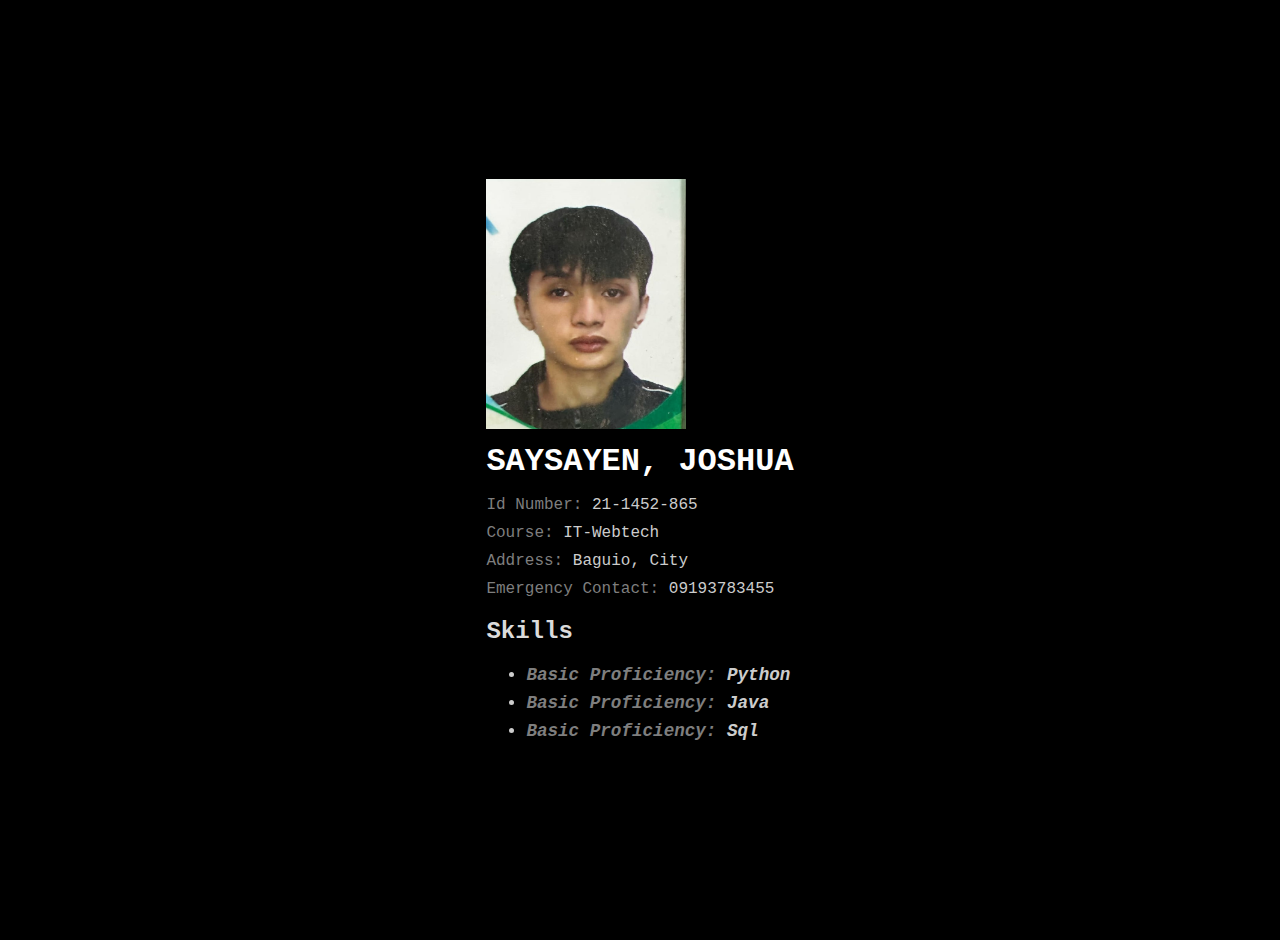
==== index.html @ e6f99c70 "HTML & CSS activity" ====
<!DOCTYPE html>
<html lang="en">
<head>
    <link rel="stylesheet" href="style.css">
    <meta charset="UTF-8">
    <meta name="viewport" content="width=device-width, initial-scale=1.0">
    <title>Exercise</title>
</head>
<body>
    <div class="imgName">
        <img src="img/idref.jpg" 
        alt="id image" 
        class="centerID" 
        width="200" 
        height="250">
        <h1 class="header1">SAYSAYEN, JOSHUA</h1>
        <div class="info">
            <ul>
                <li><strong>Id Number:</strong> 21-1452-865</li>
                <li><strong>Course:</strong> IT-Webtech</li>
                <li><strong>Address:</strong> Baguio, City</li>
                <li><strong>Emergency Contact:</strong> 09193783455</li>
            </ul>
        </div>
    <h2 class="header2">Skills</h2>
        <ul class="skills">
            <li><strong>Basic Proficiency:</strong> Python</li>
            <li><strong>Basic Proficiency:</strong> Java</li>
            <li><strong>Basic Proficiency:</strong> Sql</li>
        </ul>
    </div>
</body>
</html>
---- style.css ----
body {
        font-family: monospace;
        background-color: black;
        margin: 0;
        padding: 20px;
        display: flex;
        justify-content: center;
        align-items: center;
        height: 100vh ;
    }
    
    .profile-card {
        background-color: black;
        padding: 20px;
        border-radius: 12px;
        box-shadow: 0 4px 8px rgba(0, 0, 0, 1);
        width: 300px;
        text-align: center;
    }

    .header1 {
        font-weight: bolder;
        font-size: 2rem;
        margin-top: 10px;
        margin-bottom: 15px;
        color: #ffffff;        
    }

    .info ul {
        list-style-type: none;
        padding: 0;
        font-size: 1rem;
        color: #cccccc;
    }
    
    .info ul li {
        margin: 10px 0;
        font-weight: 300;
    }

    .skills {
        font-weight: bold;
        text-align: center;
        margin: 20px 0;
    }

    .skills li {
        font-style: oblique;
        font-size: 1.1rem;
        text-align: left;
        margin: 8px 0;
        color: #cccccc;
    }

    .header2 {
        font-size: 1.5rem;
        font-weight: bold;
        margin-bottom: 15px;
        color: #dbdbdb
    }

    .profile-card {
        padding: 0;
    }

    ul li strong {
        color: #7e7e7e;
    }
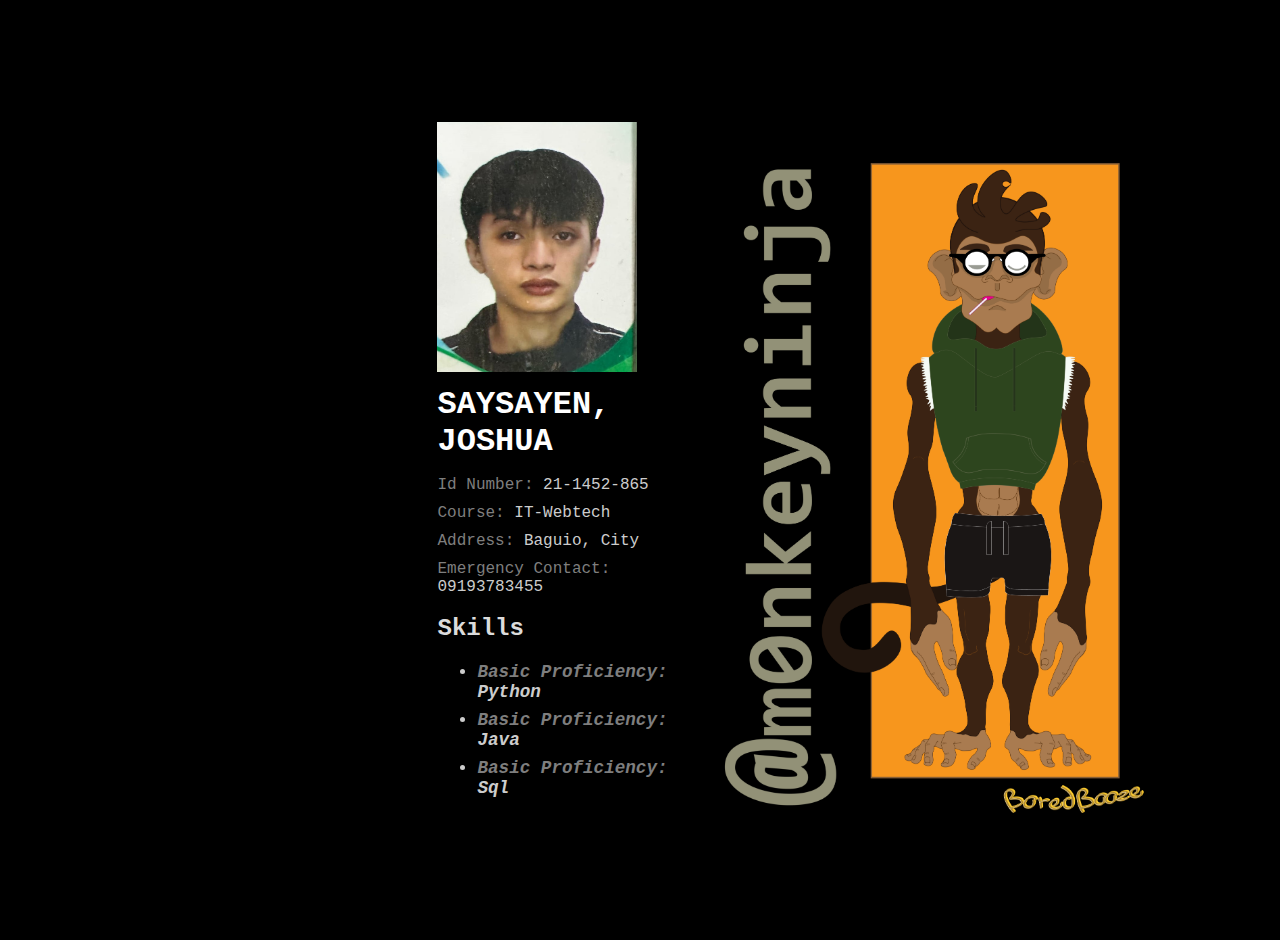
==== commit 5010fc1e: "revisions" ====
--- a/index.html
+++ b/index.html
@@ -7,27 +7,36 @@
     <title>Exercise</title>
 </head>
 <body>
-    <div class="imgName">
-        <img src="img/idref.jpg" 
-        alt="id image" 
-        class="centerID" 
-        width="200" 
-        height="250">
-        <h1 class="header1">SAYSAYEN, JOSHUA</h1>
-        <div class="info">
-            <ul>
-                <li><strong>Id Number:</strong> 21-1452-865</li>
-                <li><strong>Course:</strong> IT-Webtech</li>
-                <li><strong>Address:</strong> Baguio, City</li>
-                <li><strong>Emergency Contact:</strong> 09193783455</li>
-            </ul>
+    <div class="container"></div>
+        <div class="profile-card">
+            <div class="contentwrap">
+                <div class="imgName">
+                    <img src="img/idref.jpg" 
+                    alt="id image" 
+                    class="centerID" 
+                    width="200" 
+                    height="250">
+                    <h1 class="header1">SAYSAYEN, JOSHUA</h1>
+                    <div class="info">
+                        <ul>
+                            <li><strong>Id Number:</strong> 21-1452-865</li>
+                            <li><strong>Course:</strong> IT-Webtech</li>
+                            <li><strong>Address:</strong> Baguio, City</li>
+                            <li><strong>Emergency Contact:</strong> 09193783455</li>
+                        </ul>
+                    </div>
+                <h2 class="header2">Skills</h2>
+                    <ul class="skills">
+                        <li><strong>Basic Proficiency:</strong> Python</li>
+                        <li><strong>Basic Proficiency:</strong> Java</li>
+                        <li><strong>Basic Proficiency:</strong> Sql</li>
+                    </ul>
+                </div>
+            </div>    
         </div>
-    <h2 class="header2">Skills</h2>
-        <ul class="skills">
-            <li><strong>Basic Proficiency:</strong> Python</li>
-            <li><strong>Basic Proficiency:</strong> Java</li>
-            <li><strong>Basic Proficiency:</strong> Sql</li>
-        </ul>
+        <div class="rightimg">
+            <img src="img/dressedmonke.png" class="alignimg" alt="boredbooze" width="200" height="250">
+        </div>
     </div>
 </body>
 </html>
--- a/style.css
+++ b/style.css
@@ -14,16 +14,33 @@
         padding: 20px;
         border-radius: 12px;
         box-shadow: 0 4px 8px rgba(0, 0, 0, 1);
-        width: 300px;
-        text-align: center;
+        width: 600px;
+        display: flex;
+        justify-content: space-between  ;
     }
 
+    .container {
+        display: flex;
+        justify-content: center;
+        align-items: center;
+        width: 80%;
+    }   
+
+    .contentwrap {
+        display: flex;
+        justify-content: flex-start;
+        align-items: flex-start;
+    }
     .header1 {
         font-weight: bolder;
         font-size: 2rem;
         margin-top: 10px;
         margin-bottom: 15px;
         color: #ffffff;        
+    }
+
+    .imgName {
+        display: inline-block;
     }
 
     .info ul {
@@ -66,3 +83,16 @@
     ul li strong {
         color: #7e7e7e;
     }
+
+    .rightimg{
+        display: flex;
+        align-items: stretch;
+        margin-left: 20px;
+    }
+
+    .alignimg{
+        height: 685px;
+        width: 550px;
+        max-height: 1000px;
+        object-fit: cover;
+    }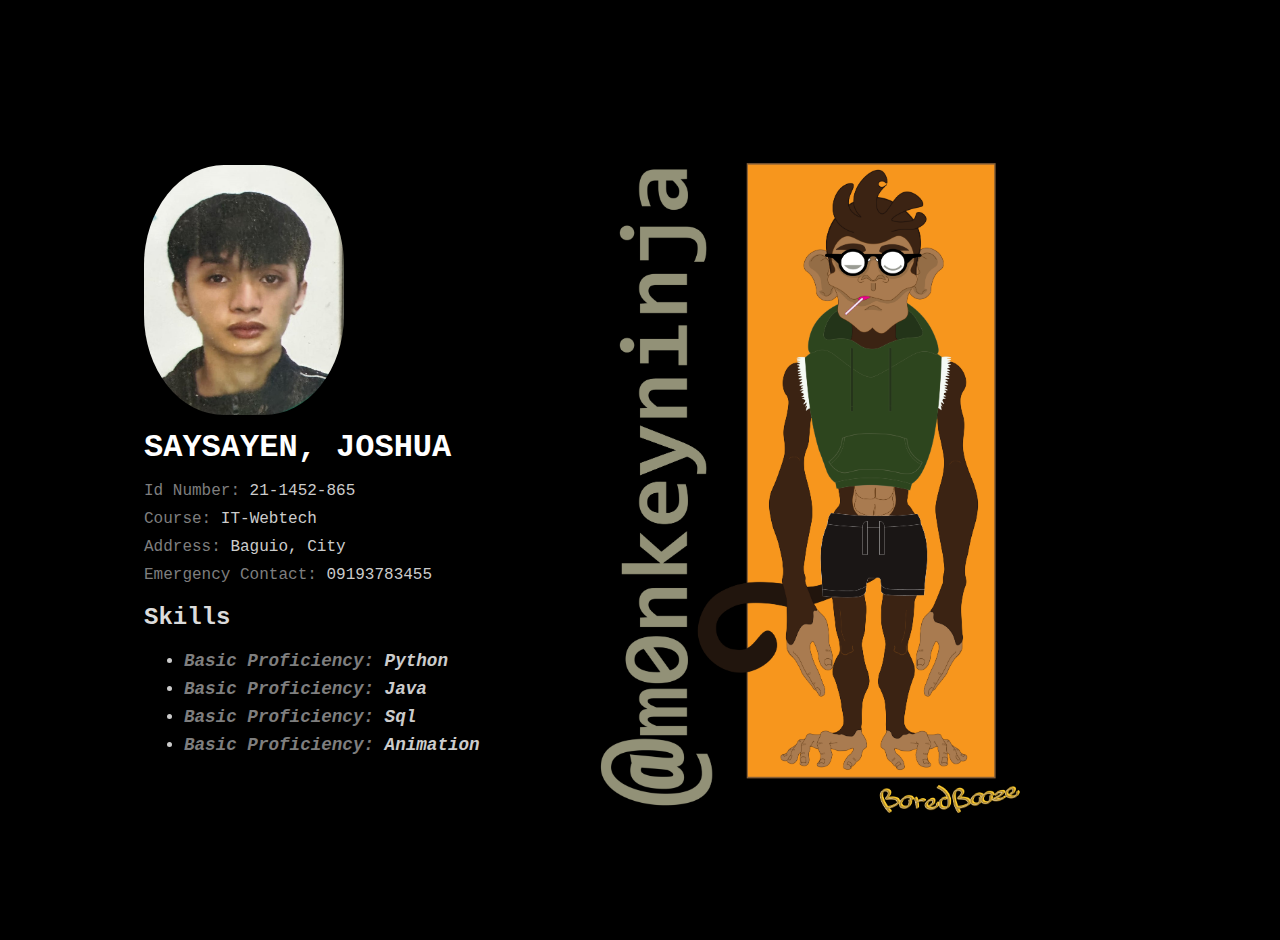
==== commit f821d54a: "Update: rounded image, missed div" ====
--- a/index.html
+++ b/index.html
@@ -7,7 +7,7 @@
     <title>Exercise</title>
 </head>
 <body>
-    <div class="container"></div>
+    <div class="container">
         <div class="profile-card">
             <div class="contentwrap">
                 <div class="imgName">
@@ -30,6 +30,7 @@
                         <li><strong>Basic Proficiency:</strong> Python</li>
                         <li><strong>Basic Proficiency:</strong> Java</li>
                         <li><strong>Basic Proficiency:</strong> Sql</li>
+                        <li><strong>Basic Proficiency:</strong> Animation</li>
                     </ul>
                 </div>
             </div>    
--- a/style.css
+++ b/style.css
@@ -8,7 +8,11 @@
         align-items: center;
         height: 100vh ;
     }
-    
+
+    .centerID{
+        border-radius: 40%;
+    }
+
     .profile-card {
         background-color: black;
         padding: 20px;
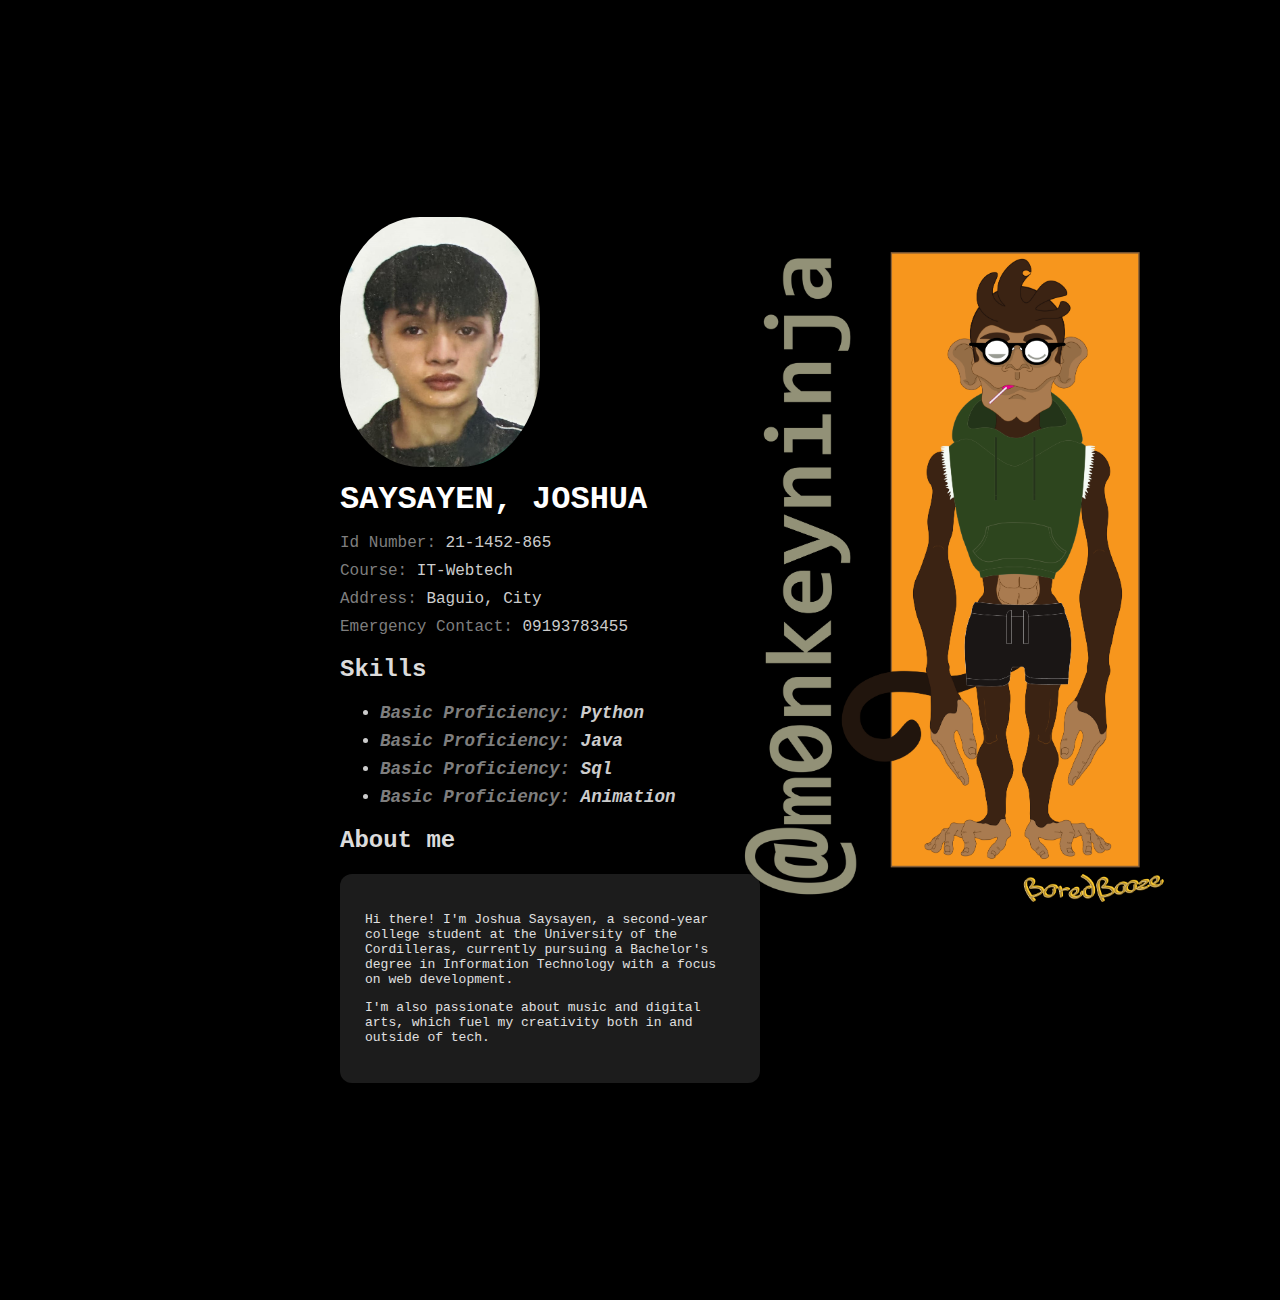
==== commit 72900e17: "added: about me" ====
--- a/index.html
+++ b/index.html
@@ -25,14 +25,20 @@
                             <li><strong>Emergency Contact:</strong> 09193783455</li>
                         </ul>
                     </div>
-                <h2 class="header2">Skills</h2>
+                    <h2 class="header2">Skills</h2>
+                    <div>
                     <ul class="skills">
                         <li><strong>Basic Proficiency:</strong> Python</li>
                         <li><strong>Basic Proficiency:</strong> Java</li>
                         <li><strong>Basic Proficiency:</strong> Sql</li>
                         <li><strong>Basic Proficiency:</strong> Animation</li>
                     </ul>
-                </div>
+                    </div>
+                    <h2 class="header2">About me</h2>
+                    <div class="about-me">
+                        <p>Hi there! I'm Joshua Saysayen, a second-year college student at the University of the Cordilleras, currently pursuing a Bachelor's degree in Information Technology with a focus on web development.</p>
+                        <p>I'm also passionate about music and digital arts, which fuel my creativity both in and outside of tech.</p>
+                    </div>
             </div>    
         </div>
         <div class="rightimg">
--- a/style.css
+++ b/style.css
@@ -1,102 +1,112 @@
-    body {
-        font-family: monospace;
-        background-color: black;
-        margin: 0;
-        padding: 20px;
-        display: flex;
-        justify-content: center;
-        align-items: center;
-        height: 100vh ;
-    }
+body {
+    font-family: monospace;
+    background-color: black;
+    margin: 0;
+    padding: 20px;
+    display: flex;
+    justify-content: center;
+    align-items: center;
+    height: 140vh ;
+}
 
-    .centerID{
-        border-radius: 40%;
-    }
+.centerID{
+    border-radius: 40%;
+}
 
-    .profile-card {
-        background-color: black;
-        padding: 20px;
-        border-radius: 12px;
-        box-shadow: 0 4px 8px rgba(0, 0, 0, 1);
-        width: 600px;
-        display: flex;
-        justify-content: space-between  ;
-    }
+.profile-card {
+    background-color: black;
+    padding-top: 20;
+    border-radius: 12px;
+    box-shadow: 0 4px 8px rgba(0, 0, 0, 1);
+    width: 600px;
+    display: flex;
+    justify-content: space-between;
+}
 
-    .container {
-        display: flex;
-        justify-content: center;
-        align-items: center;
-        width: 80%;
-    }   
+.container {
+    display: flex;
+    justify-content: center;
+    align-items: center;
+    width: 80%;
+}   
 
-    .contentwrap {
-        display: flex;
-        justify-content: flex-start;
-        align-items: flex-start;
-    }
-    .header1 {
-        font-weight: bolder;
-        font-size: 2rem;
-        margin-top: 10px;
-        margin-bottom: 15px;
-        color: #ffffff;        
-    }
+.contentwrap {
+    display: flex;
+    justify-content: flex-start;
+    align-items: flex-start;
+}
+.header1 {
+    font-weight: bolder;
+    font-size: 2rem;
+    margin-top: 10px;
+    margin-bottom: 15px;
+    color: #ffffff;        
+}
 
-    .imgName {
-        display: inline-block;
-    }
+.imgName {
+    display: inline-block;
+    width: 370px;
+}
 
-    .info ul {
-        list-style-type: none;
-        padding: 0;
-        font-size: 1rem;
-        color: #cccccc;
-    }
-    
-    .info ul li {
-        margin: 10px 0;
-        font-weight: 300;
-    }
+.info ul {
+    list-style-type: none;
+    padding: 0;
+    font-size: 1rem;
+    color: #cccccc;
+}
 
-    .skills {
-        font-weight: bold;
-        text-align: center;
-        margin: 20px 0;
-    }
+.info ul li {
+    margin: 10px 0;
+    font-weight: 300;
+}
 
-    .skills li {
-        font-style: oblique;
-        font-size: 1.1rem;
-        text-align: left;
-        margin: 8px 0;
-        color: #cccccc;
-    }
+.skills {
+    font-weight: bold;
+    text-align: center;
+    margin: 20px 0;
+}
 
-    .header2 {
-        font-size: 1.5rem;
-        font-weight: bold;
-        margin-bottom: 15px;
-        color: #dbdbdb
-    }
+.skills li {
+    font-style: oblique;
+    font-size: 1.1rem;
+    text-align: left;
+    margin: 8px 0;
+    color: #cccccc;
+}
 
-    .profile-card {
-        padding: 0;
-    }
+.header2 {
+    font-size: 1.5rem;
+    font-weight: bold;
+    margin-bottom: 15px;
+    color: #dbdbdb
+}
 
-    ul li strong {
-        color: #7e7e7e;
-    }
+.profile-card {
+    padding: 0;
+}
 
-    .rightimg{
-        display: flex;
-        align-items: stretch;
-        margin-left: 20px;
-    }
+ul li strong {
+    color: #7e7e7e;
+}
 
-    .alignimg{
-        height: 685px;
-        width: 550px;
-        max-height: 1000px;
-        object-fit: cover;
-    }+.rightimg{
+    display: flex;
+    align-items: stretch;
+    margin-left: 20px;
+}
+
+.alignimg{
+    height: 685px;
+    width: 550px;
+    max-height: 1000px;
+    object-fit: cover;
+}
+
+.about-me {
+    background-color: #1c1c1c;
+    padding: 25px;
+    border-radius: 12px;
+    margin-top: 20px;
+    color: #e0e0e0;
+    width: 100%;
+}
